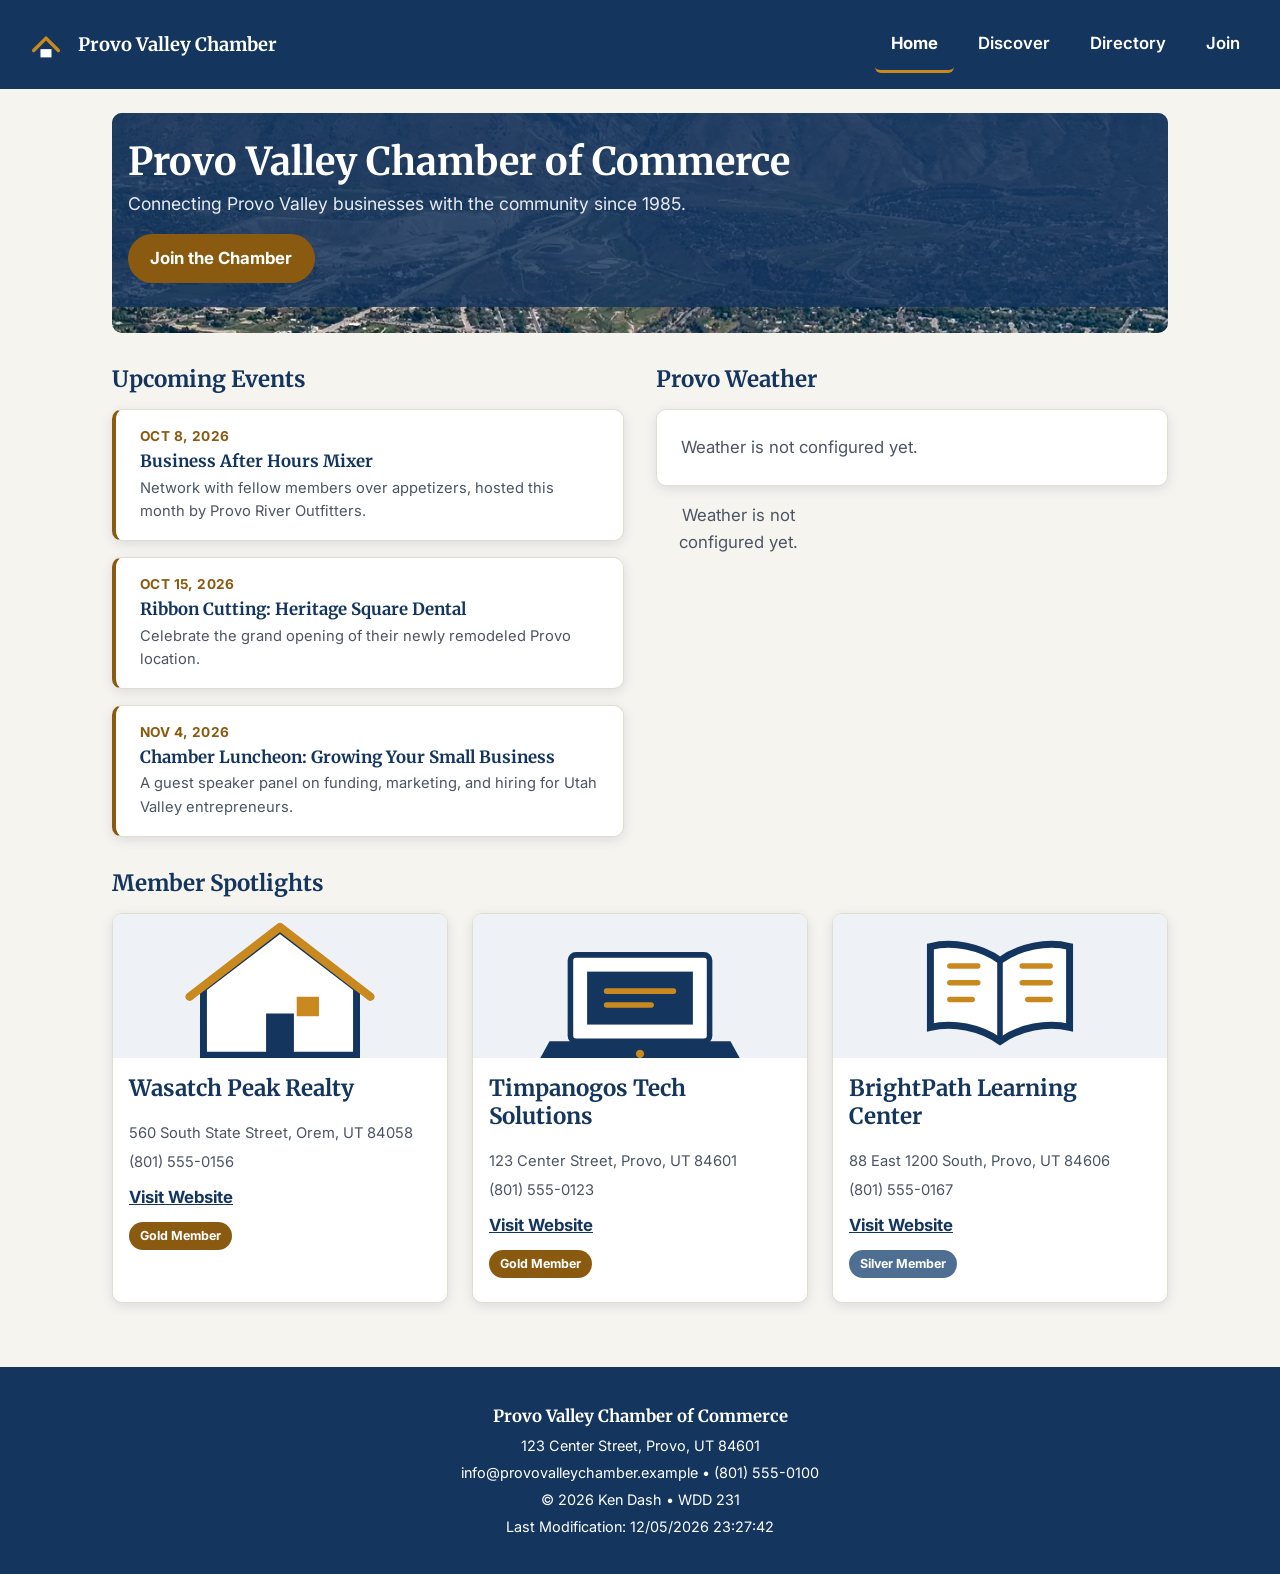
==== chamber/index.html @ 35863c74 "Add W03 Chamber Home Page Hero (img with srcset, WebP), CTA to join.html, static current-events list" ====
<!DOCTYPE html>
<html lang="en">
<head>
  <meta charset="UTF-8">
  <meta name="viewport" content="width=device-width, initial-scale=1.0">

  <title>Provo Valley Chamber of Commerce | Home</title>
  <meta name="description" content="Provo Valley Chamber of Commerce home page: upcoming events, local weather, and spotlights on our member businesses in Provo, Utah.">
  <meta name="author" content="Ken Dash">

  <meta property="og:title" content="Provo Valley Chamber of Commerce">
  <meta property="og:description" content="Connecting Provo Valley businesses with the community: events, weather, and member spotlights.">
  <meta property="og:type" content="website">
  <meta property="og:image" content="https://kendevdash.github.io/wdd231/chamber/images/og-image.svg">
  <meta property="og:image:type" content="image/svg+xml">
  <meta property="og:url" content="https://kendevdash.github.io/wdd231/chamber/index.html">

  <link rel="icon" href="images/favicon.svg" type="image/svg+xml">

  <link rel="preconnect" href="https://fonts.googleapis.com">
  <link rel="preconnect" href="https://fonts.gstatic.com" crossorigin>
  <link rel="stylesheet" href="https://fonts.googleapis.com/css2?family=Merriweather:wght@700;900&family=Inter:wght@400;600;700&display=swap">

  <link rel="stylesheet" href="styles/normalize.css">
  <link rel="stylesheet" href="styles/small.css">
  <link rel="stylesheet" href="styles/larger.css">

  <script src="scripts/home.js" defer></script>
</head>
<body>
  <header>
    <div class="header-bar">
      <div class="brand">
        <img src="images/favicon.svg" alt="Provo Valley Chamber of Commerce logo" width="44" height="44">
        <span class="brand-name">Provo Valley Chamber</span>
      </div>
      <button id="menu-button" aria-label="Open menu" aria-expanded="false" aria-controls="primary-nav">&#9776;</button>
    </div>
    <nav id="primary-nav">
      <a href="index.html" class="active" aria-current="page">Home</a>
      <a href="discover.html">Discover</a>
      <a href="directory.html">Directory</a>
      <a href="join.html">Join</a>
    </nav>
  </header>

  <main>
    <section class="hero">
      <img
        src="images/hero-large.webp"
        srcset="images/hero-small.webp 700w, images/hero-large.webp 1200w"
        sizes="100vw"
        alt="Aerial view of the Provo Canyon entrance and the Wasatch mountains above Provo, Utah"
        width="1200" height="480"
        loading="eager">
      <div class="hero-overlay">
        <h1>Provo Valley Chamber of Commerce</h1>
        <p>Connecting Provo Valley businesses with the community since 1985.</p>
        <a class="cta-button" href="join.html">Join the Chamber</a>
      </div>
    </section>

    <section class="info-columns">
      <div class="events" aria-labelledby="events-heading">
        <h2 id="events-heading">Upcoming Events</h2>
        <ul class="event-list">
          <li class="event-card">
            <p class="event-date">Oct 8, 2026</p>
            <h3>Business After Hours Mixer</h3>
            <p>Network with fellow members over appetizers, hosted this month by Provo River Outfitters.</p>
          </li>
          <li class="event-card">
            <p class="event-date">Oct 15, 2026</p>
            <h3>Ribbon Cutting: Heritage Square Dental</h3>
            <p>Celebrate the grand opening of their newly remodeled Provo location.</p>
          </li>
          <li class="event-card">
            <p class="event-date">Nov 4, 2026</p>
            <h3>Chamber Luncheon: Growing Your Small Business</h3>
            <p>A guest speaker panel on funding, marketing, and hiring for Utah Valley entrepreneurs.</p>
          </li>
        </ul>
      </div>

      <div class="weather" aria-labelledby="weather-heading">
        <h2 id="weather-heading">Provo Weather</h2>
        <div class="weather-now" id="weather-now">
          <p class="loading">Loading current conditions&hellip;</p>
        </div>
        <div class="forecast" id="forecast" aria-label="Three day forecast">
          <p class="loading">Loading forecast&hellip;</p>
        </div>
      </div>
    </section>

    <section class="spotlights" aria-labelledby="spotlights-heading">
      <h2 id="spotlights-heading">Member Spotlights</h2>
      <div class="card-grid grid" id="spotlights" aria-live="polite">
        <p class="loading">Loading member spotlights&hellip;</p>
      </div>
    </section>
  </main>

  <footer>
    <p class="chamber-name">Provo Valley Chamber of Commerce</p>
    <p>123 Center Street, Provo, UT 84601</p>
    <p>info@provovalleychamber.example &bull; (801) 555-0100</p>
    <p>&copy; <span id="currentyear"></span> Ken Dash &bull; WDD 231</p>
    <p id="lastModified"></p>
  </footer>
</body>
</html>
---- chamber/styles/small.css ----
/* ==========================================================================
   Provo Valley Chamber of Commerce – small.css
   Mobile-first base styles. Larger-view overrides live in larger.css.
   ========================================================================== */

:root {
  --primary: #14355e;
  --primary-light: #235587;
  --accent: #c9891f;      /* decorative only: borders/dividers on dark backgrounds */
  --accent-text: #8a5a10; /* AA-safe gold for text and the gold badge (5.9:1 on white) */
  --bg: #f6f4ef;
  --surface: #ffffff;
  --ink: #1c1f24;
  --ink-soft: #4b5563;
  --line: #e1ddd0;

  --badge-member: #6b7280;
  --badge-silver: #4f6f92;

  --space-1: 0.5rem;
  --space-2: 1rem;
  --space-3: 1.5rem;
  --space-4: 2rem;

  --radius: 10px;
  --shadow: 0 3px 12px rgba(20, 53, 94, 0.12);
  --maxw: 68rem;
  --transition: 160ms ease;

  --font-heading: "Merriweather", Georgia, "Times New Roman", serif;
  --font-body: "Inter", "Segoe UI", Roboto, Arial, sans-serif;
}

body {
  background-color: var(--bg);
  color: var(--ink);
  font-family: var(--font-body);
  font-size: 1.05rem;
}

h1, h2 {
  font-family: var(--font-heading);
}

/* --------------------------------------------------------------------------
   Header + navigation (mobile: hamburger)
   -------------------------------------------------------------------------- */

header {
  background-color: var(--primary);
  color: #ffffff;
}

.header-bar {
  display: flex;
  align-items: center;
  justify-content: space-between;
  padding: var(--space-2);
}

.brand {
  display: flex;
  align-items: center;
  gap: 0.6rem;
}

.brand img {
  border-radius: 8px;
}

.brand-name {
  font-family: var(--font-heading);
  font-weight: 700;
  font-size: 1.15rem;
}

#menu-button {
  width: 2.75rem;
  height: 2.75rem;
  font-size: 1.5rem;
  line-height: 1;
  color: #ffffff;
  border: 2px solid rgba(255, 255, 255, 0.55);
  border-radius: 8px;
}

#menu-button:hover,
#menu-button:focus-visible {
  background-color: rgba(255, 255, 255, 0.14);
}

/* nav is a Flex container; collapsed on small screens until .open */
nav {
  display: none;
  flex-direction: column;
}

nav.open {
  display: flex;
}

nav a {
  display: block;
  padding: 0.85rem var(--space-2);
  color: #ffffff;
  font-weight: 600;
  border-top: 1px solid rgba(255, 255, 255, 0.14);
  border-left: 4px solid transparent;
  transition: background-color var(--transition), border-color var(--transition);
}

nav a:hover,
nav a:focus-visible {
  background-color: rgba(255, 255, 255, 0.14);
  border-left-color: var(--accent);
}

nav a.active {
  font-weight: 700;
  border-left-color: var(--accent);
}

/* --------------------------------------------------------------------------
   Main – centered, limited width
   -------------------------------------------------------------------------- */

main {
  max-width: var(--maxw);
  margin: 0 auto;
  padding: var(--space-3) var(--space-2) var(--space-4);
}

h1 {
  text-align: center;
  font-size: 1.7rem;
  color: var(--primary);
  margin-bottom: 0.4rem;
}

.lead {
  text-align: center;
  color: var(--ink-soft);
  margin-bottom: var(--space-3);
}

/* --------------------------------------------------------------------------
   Grid / List view toggle
   -------------------------------------------------------------------------- */

.view-buttons {
  display: flex;
  justify-content: center;
  gap: var(--space-1);
  margin-bottom: var(--space-3);
}

.view-buttons button {
  display: inline-flex;
  align-items: center;
  gap: 0.4rem;
  padding: 0.6rem 1.1rem;
  border: 2px solid var(--primary);
  border-radius: 999px;
  color: var(--primary);
  font-weight: 600;
  background-color: var(--surface);
  transition: background-color var(--transition), color var(--transition);
}

.view-buttons svg {
  fill: currentColor;
}

.view-buttons button:hover,
.view-buttons button:focus-visible {
  background-color: var(--primary-light);
  color: #ffffff;
}

.view-buttons button[aria-pressed="true"] {
  background-color: var(--primary);
  color: #ffffff;
}

/* --------------------------------------------------------------------------
   Member directory – CSS Grid, single column on mobile
   -------------------------------------------------------------------------- */

.card-grid {
  display: grid;
  grid-template-columns: 1fr;
  gap: var(--space-3);
}

.card-grid.list {
  display: block;
}

.loading {
  text-align: center;
  color: var(--ink-soft);
}

.member-card {
  display: flex;
  flex-direction: column;
  background-color: var(--surface);
  border: 1px solid var(--line);
  border-radius: var(--radius);
  box-shadow: var(--shadow);
  overflow: hidden;
}

#members.list .member-card {
  flex-direction: row;
  align-items: center;
  margin-bottom: var(--space-2);
}

.member-card img {
  width: 100%;
  height: 9rem;
  object-fit: cover;
}

/* Rubric: list view shows member information without images */
#members.list .member-card img {
  display: none;
}

.member-body {
  padding: var(--space-2) var(--space-2) var(--space-3);
  display: flex;
  flex-direction: column;
  gap: 0.3rem;
}

.member-body h2 {
  font-size: 1.15rem;
  color: var(--primary);
}

.member-category {
  font-size: 0.85rem;
  font-weight: 600;
  color: var(--accent-text);
  text-transform: uppercase;
  letter-spacing: 0.03em;
}

.member-body p {
  color: var(--ink-soft);
  font-size: 0.92rem;
}

.member-link {
  align-self: flex-start;
  margin-top: 0.3rem;
  font-weight: 700;
  color: var(--primary);
  text-decoration: underline;
}

.member-link:hover,
.member-link:focus-visible {
  color: var(--accent-text);
}

.badge {
  align-self: flex-start;
  margin-top: 0.4rem;
  padding: 0.25rem 0.7rem;
  border-radius: 999px;
  font-size: 0.78rem;
  font-weight: 700;
  color: #ffffff;
}

.badge-1 { background-color: var(--badge-member); }
.badge-2 { background-color: var(--badge-silver); }
.badge-3 { background-color: var(--accent-text); }

/* --------------------------------------------------------------------------
   Home page – hero
   -------------------------------------------------------------------------- */

/* The image is absolutely positioned behind the overlay and stretches to
   fill it, so the overlay's own (normal-flow) content height sets the
   hero's height. This guarantees the caption never overflows the image,
   no matter how much the heading/tagline text wraps at a given width. */
.hero {
  position: relative;
  min-height: 220px;
  border-radius: var(--radius);
  overflow: hidden;
  margin-bottom: var(--space-4);
}

.hero img {
  position: absolute;
  inset: 0;
  width: 100%;
  height: 100%;
  object-fit: cover;
}

.hero-overlay {
  position: relative;
  padding: var(--space-3) var(--space-2);
  background-color: #14355ed1;
  color: #ffffff;
}

.hero-overlay h1 {
  color: #ffffff;
  text-align: left;
  font-size: 1.4rem;
  margin: 0 0 0.3rem;
}

.hero-overlay p {
  margin: 0 0 var(--space-2);
  color: #e7ecf3;
  font-size: 0.95rem;
}

.cta-button {
  display: inline-block;
  padding: 0.7rem 1.4rem;
  background-color: var(--accent-text);
  color: #ffffff;
  font-weight: 700;
  border-radius: 999px;
  transition: background-color var(--transition);
}

.cta-button:hover,
.cta-button:focus-visible {
  background-color: #6e480d;
}

/* --------------------------------------------------------------------------
   Home page – events / weather two-up layout
   -------------------------------------------------------------------------- */

.info-columns {
  display: grid;
  grid-template-columns: 1fr;
  gap: var(--space-4);
  margin-bottom: var(--space-4);
}

.events h2,
.weather h2,
.spotlights h2 {
  color: var(--primary);
  font-size: 1.4rem;
  margin-bottom: var(--space-2);
}

.spotlights {
  margin-bottom: var(--space-4);
}

.event-list {
  list-style: none;
  margin: 0;
  padding: 0;
  display: flex;
  flex-direction: column;
  gap: var(--space-2);
}

.event-card {
  background-color: var(--surface);
  border: 1px solid var(--line);
  border-left: 4px solid var(--accent-text);
  border-radius: var(--radius);
  box-shadow: var(--shadow);
  padding: var(--space-2) var(--space-3);
}

.event-date {
  font-weight: 700;
  color: var(--accent-text);
  font-size: 0.85rem;
  text-transform: uppercase;
  letter-spacing: 0.03em;
  margin-bottom: 0.2rem;
}

.event-card h3 {
  font-family: var(--font-heading);
  font-size: 1.05rem;
  color: var(--primary);
  margin: 0 0 0.3rem;
}

.event-card p:not(.event-date) {
  color: var(--ink-soft);
  font-size: 0.92rem;
  margin: 0;
}

.weather-now {
  display: flex;
  align-items: center;
  gap: var(--space-2);
  background-color: var(--surface);
  border: 1px solid var(--line);
  border-radius: var(--radius);
  box-shadow: var(--shadow);
  padding: var(--space-3);
  margin-bottom: var(--space-2);
}

.weather-now img {
  width: 64px;
  height: 64px;
}

.weather-temp {
  font-family: var(--font-heading);
  font-size: 2rem;
  font-weight: 700;
  color: var(--primary);
}

.weather-desc {
  color: var(--ink-soft);
  text-transform: capitalize;
}

.forecast {
  display: grid;
  grid-template-columns: repeat(3, 1fr);
  gap: var(--space-1);
}

.forecast-day {
  text-align: center;
  background-color: var(--surface);
  border: 1px solid var(--line);
  border-radius: var(--radius);
  box-shadow: var(--shadow);
  padding: var(--space-1);
}

.forecast-day img {
  width: 40px;
  height: 40px;
}

.forecast-day .day-label {
  font-weight: 700;
  color: var(--primary);
  font-size: 0.85rem;
}

.forecast-day .day-temp {
  font-size: 0.95rem;
  font-weight: 600;
}

/* --------------------------------------------------------------------------
   Footer
   -------------------------------------------------------------------------- */

footer {
  background-color: var(--primary);
  color: #ffffff;
  text-align: center;
  padding: var(--space-4) var(--space-2);
}

footer p {
  margin: 0.25rem 0;
  font-size: 0.9rem;
}

.chamber-name {
  font-family: var(--font-heading);
  font-weight: 700;
  font-size: 1.05rem;
}

/* --------------------------------------------------------------------------
   Accessibility helpers
   -------------------------------------------------------------------------- */

:focus-visible {
  outline: 3px solid var(--primary);
  outline-offset: 2px;
}

/* On dark surfaces, switch the ring to white for strong contrast */
header :focus-visible,
footer :focus-visible {
  outline-color: #ffffff;
}

@media (prefers-reduced-motion: reduce) {
  :root {
    --transition: 0ms;
  }
}
---- chamber/styles/larger.css ----
/* ==========================================================================
   Provo Valley Chamber of Commerce – larger.css
   Larger-view overrides only. Everything lives inside media queries so
   mobile-first small.css stays in control on small screens.
   ========================================================================== */

@media only screen and (min-width: 38rem) {

  header {
    display: flex;
    align-items: center;
    justify-content: space-between;
    padding: var(--space-2) var(--space-3);
  }

  .header-bar {
    padding: 0;
  }

  #menu-button {
    display: none;
  }

  nav {
    display: flex;
    flex-direction: row;
    gap: var(--space-1);
  }

  nav a {
    border-top: none;
    border-left: none;
    border-radius: 6px;
    border-bottom: 3px solid transparent;
  }

  nav a:hover,
  nav a:focus-visible {
    border-left-color: transparent;
  }

  nav a.active {
    border-left-color: transparent;
    border-bottom-color: var(--accent);
  }

  h1 {
    font-size: 2.2rem;
  }

  .card-grid.grid {
    grid-template-columns: repeat(2, 1fr);
  }

  .hero-overlay h1 {
    font-size: 2.4rem;
  }

  .hero-overlay p {
    font-size: 1.1rem;
  }

  .info-columns {
    grid-template-columns: 1fr 1fr;
  }
}

@media only screen and (min-width: 64rem) {

  .card-grid.grid {
    grid-template-columns: repeat(3, 1fr);
  }
}
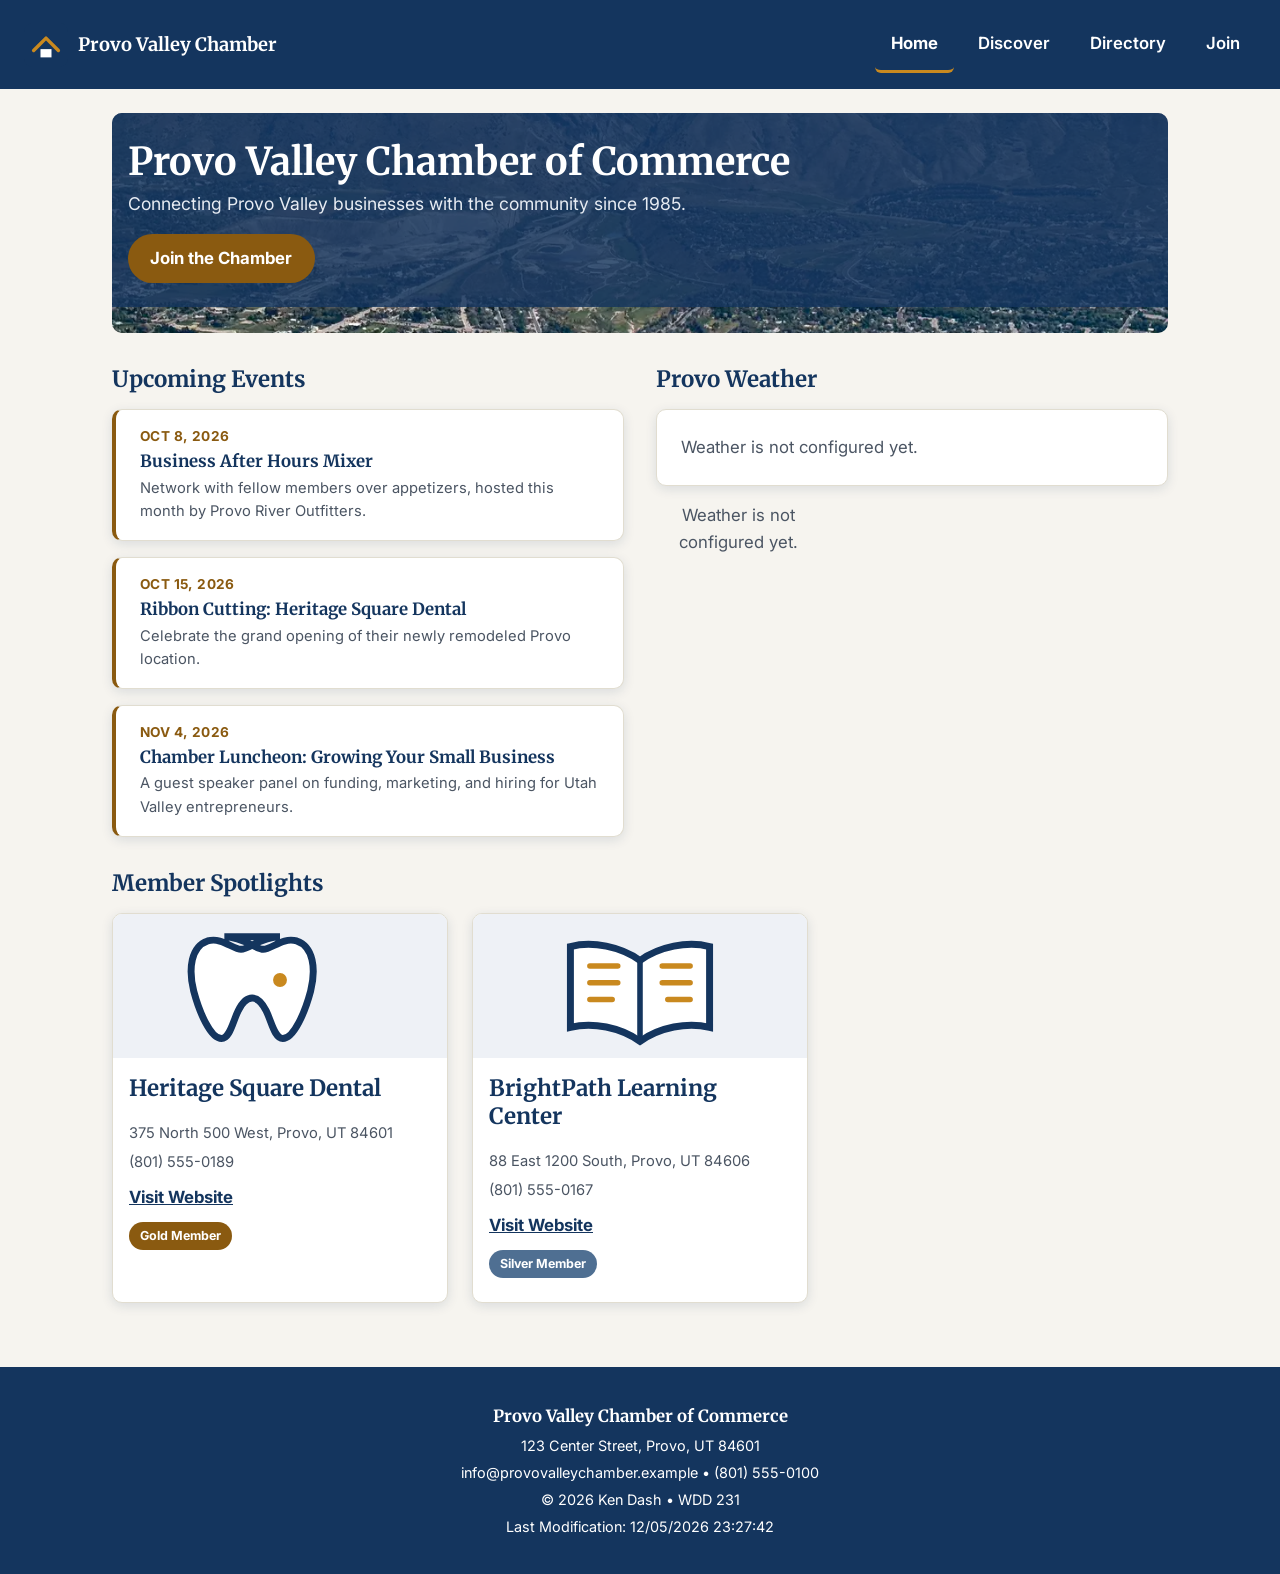
==== commit 71ab457e: "Fix HTML validation errors on chamber home page aria-labelledby/aria-label are not valid on plain <d" ====
--- a/chamber/index.html
+++ b/chamber/index.html
@@ -61,7 +61,7 @@
     </section>
 
     <section class="info-columns">
-      <div class="events" aria-labelledby="events-heading">
+      <section class="events" aria-labelledby="events-heading">
         <h2 id="events-heading">Upcoming Events</h2>
         <ul class="event-list">
           <li class="event-card">
@@ -80,17 +80,17 @@
             <p>A guest speaker panel on funding, marketing, and hiring for Utah Valley entrepreneurs.</p>
           </li>
         </ul>
-      </div>
+      </section>
 
-      <div class="weather" aria-labelledby="weather-heading">
+      <section class="weather" aria-labelledby="weather-heading">
         <h2 id="weather-heading">Provo Weather</h2>
         <div class="weather-now" id="weather-now">
           <p class="loading">Loading current conditions&hellip;</p>
         </div>
-        <div class="forecast" id="forecast" aria-label="Three day forecast">
+        <div class="forecast" id="forecast" role="group" aria-label="Three day forecast">
           <p class="loading">Loading forecast&hellip;</p>
         </div>
-      </div>
+      </section>
     </section>
 
     <section class="spotlights" aria-labelledby="spotlights-heading">
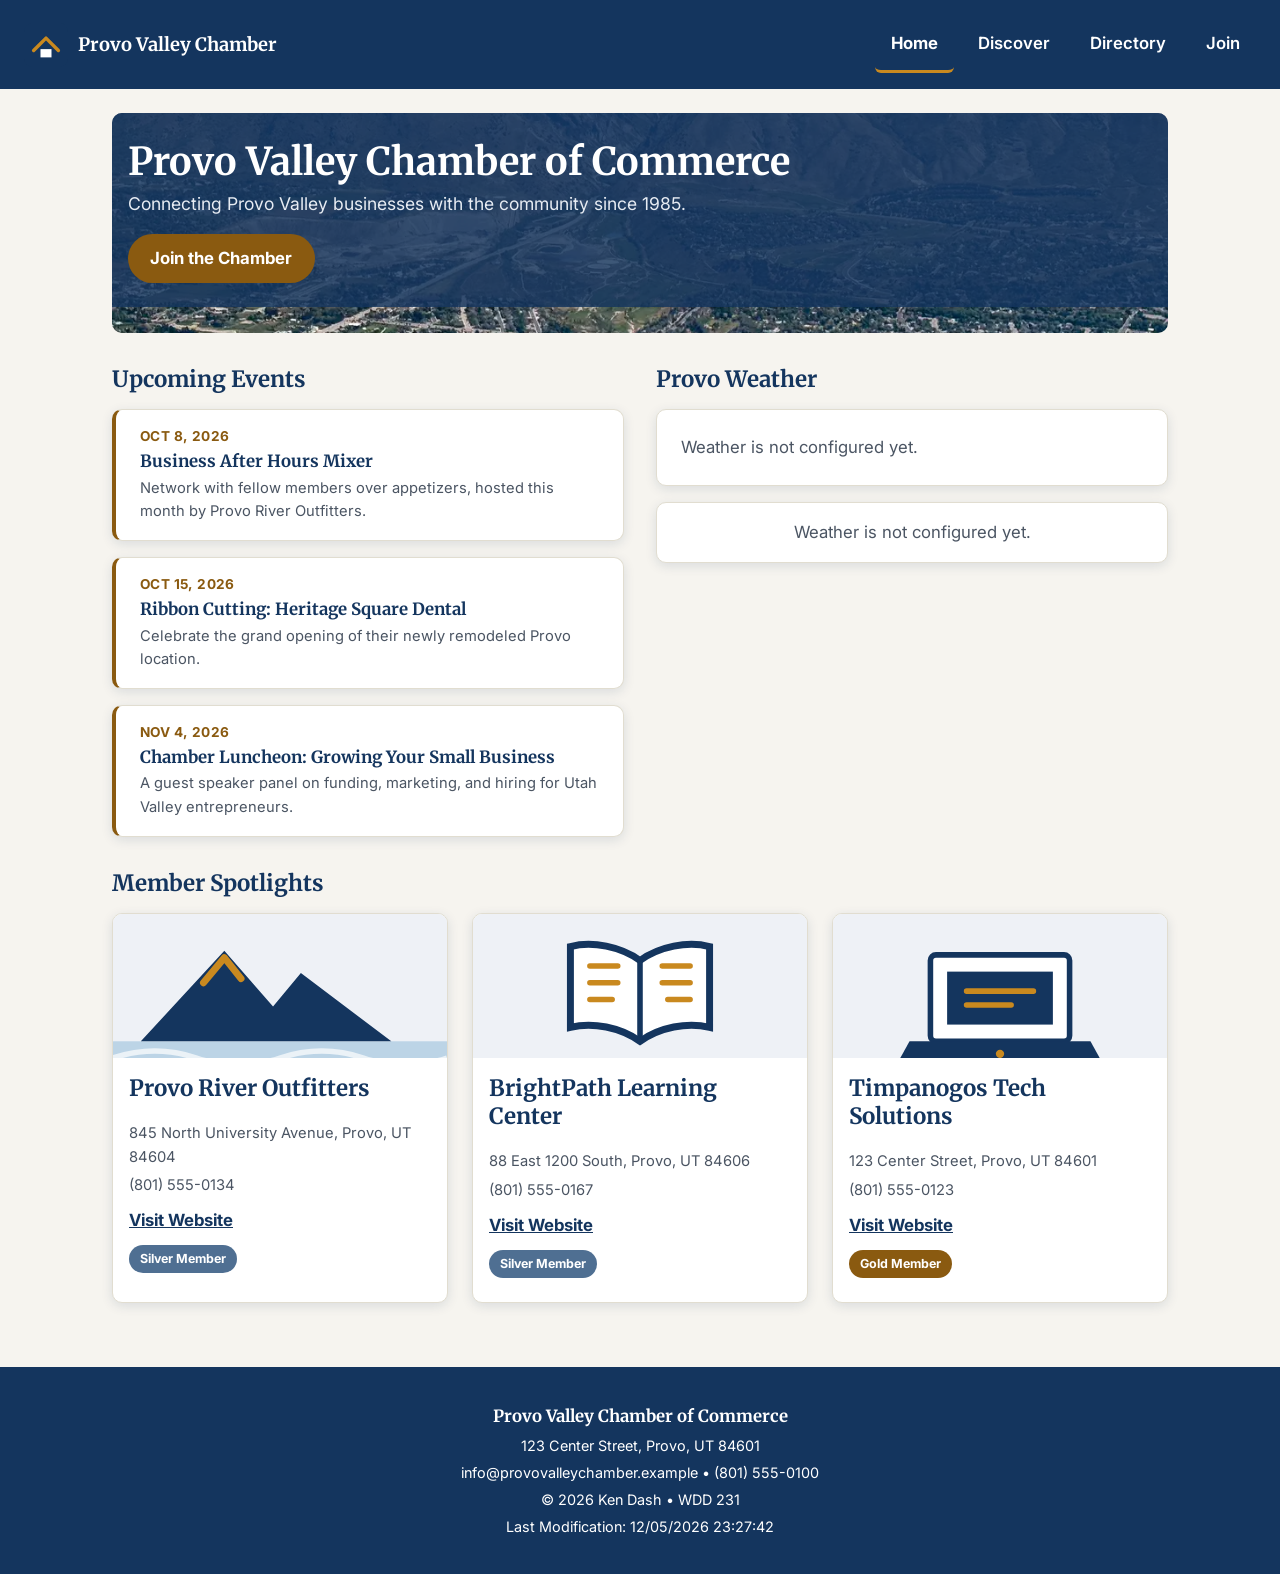
==== commit 43201899: "Use a plain div for the purely-presentational info-columns wrapper It has no heading of its own (the" ====
--- a/chamber/index.html
+++ b/chamber/index.html
@@ -60,7 +60,7 @@
       </div>
     </section>
 
-    <section class="info-columns">
+    <div class="info-columns">
       <section class="events" aria-labelledby="events-heading">
         <h2 id="events-heading">Upcoming Events</h2>
         <ul class="event-list">
@@ -91,7 +91,7 @@
           <p class="loading">Loading forecast&hellip;</p>
         </div>
       </section>
-    </section>
+    </div>
 
     <section class="spotlights" aria-labelledby="spotlights-heading">
       <h2 id="spotlights-heading">Member Spotlights</h2>
--- a/chamber/styles/small.css
+++ b/chamber/styles/small.css
@@ -462,6 +462,16 @@
   font-weight: 600;
 }
 
+.forecast .loading {
+  grid-column: 1 / -1;
+  background-color: var(--surface);
+  border: 1px solid var(--line);
+  border-radius: var(--radius);
+  box-shadow: var(--shadow);
+  padding: var(--space-2);
+  margin: 0;
+}
+
 /* --------------------------------------------------------------------------
    Footer
    -------------------------------------------------------------------------- */
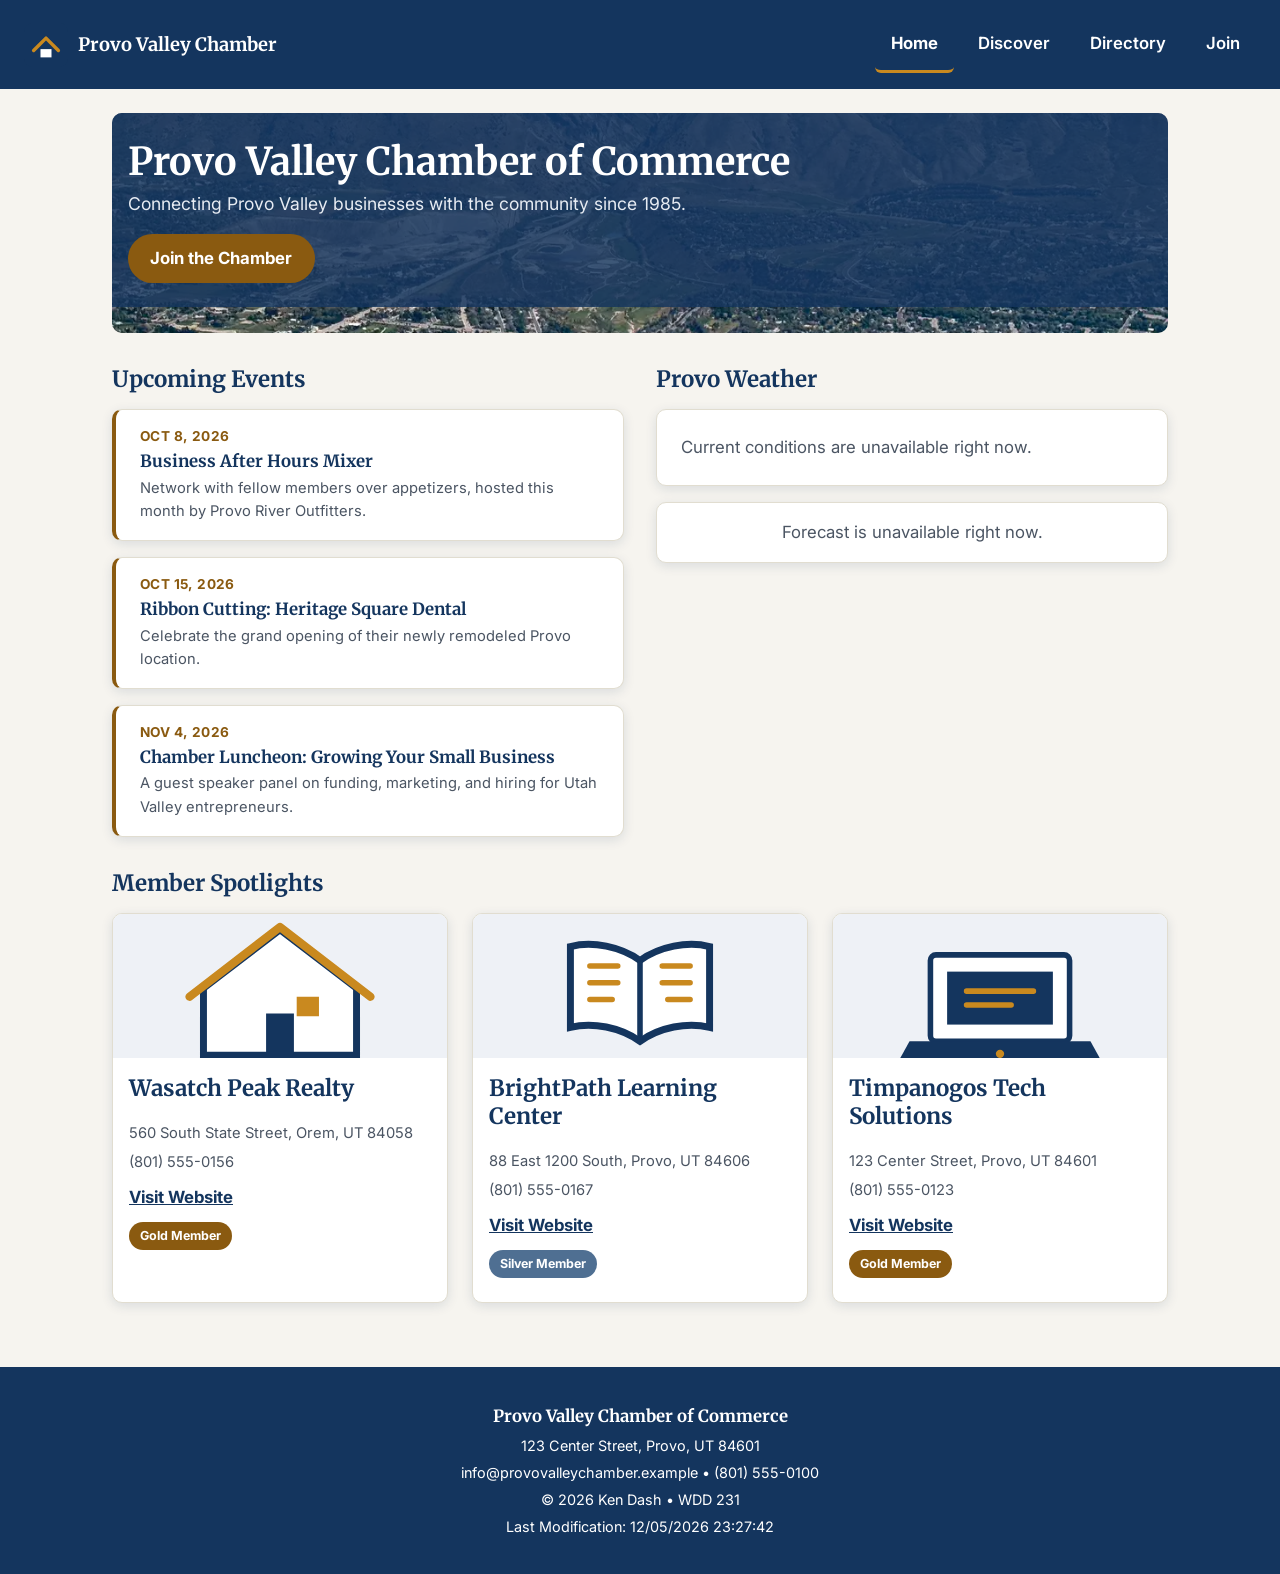
==== commit 079304e5: "Load Google Fonts non-blocking across all chamber pages Lighthouse flagged the Google Fonts <link re" ====
--- a/chamber/index.html
+++ b/chamber/index.html
@@ -19,7 +19,14 @@
 
   <link rel="preconnect" href="https://fonts.googleapis.com">
   <link rel="preconnect" href="https://fonts.gstatic.com" crossorigin>
-  <link rel="stylesheet" href="https://fonts.googleapis.com/css2?family=Merriweather:wght@700;900&family=Inter:wght@400;600;700&display=swap">
+  <!-- Loaded non-blocking: swap to the real stylesheet once fetched instead
+       of holding up first render on a request to fonts.googleapis.com. -->
+  <link rel="preload" as="style" href="https://fonts.googleapis.com/css2?family=Merriweather:wght@700;900&family=Inter:wght@400;600;700&display=swap">
+  <link
+    rel="stylesheet"
+    href="https://fonts.googleapis.com/css2?family=Merriweather:wght@700;900&family=Inter:wght@400;600;700&display=swap"
+    media="print" onload="this.media='all'">
+  <noscript><link rel="stylesheet" href="https://fonts.googleapis.com/css2?family=Merriweather:wght@700;900&family=Inter:wght@400;600;700&display=swap"></noscript>
 
   <link rel="stylesheet" href="styles/normalize.css">
   <link rel="stylesheet" href="styles/small.css">
--- a/chamber/styles/small.css
+++ b/chamber/styles/small.css
@@ -495,6 +495,236 @@
 }
 
 /* --------------------------------------------------------------------------
+   Join page – form + membership cards
+   -------------------------------------------------------------------------- */
+
+.join-layout {
+  display: grid;
+  grid-template-columns: 1fr;
+  gap: var(--space-4);
+  margin-bottom: var(--space-4);
+}
+
+.join-form {
+  display: flex;
+  flex-direction: column;
+  gap: var(--space-2);
+  background-color: var(--surface);
+  border: 1px solid var(--line);
+  border-radius: var(--radius);
+  box-shadow: var(--shadow);
+  padding: var(--space-3);
+}
+
+.required-note {
+  margin: 0;
+  font-size: 0.85rem;
+  color: var(--ink-soft);
+}
+
+.join-form label {
+  display: flex;
+  flex-direction: column;
+  gap: 0.3rem;
+  font-weight: 600;
+  color: var(--primary);
+}
+
+.join-form input,
+.join-form select,
+.join-form textarea {
+  font: inherit;
+  padding: 0.6rem 0.75rem;
+  border: 1px solid var(--line);
+  border-radius: 6px;
+  color: var(--ink);
+  background-color: var(--surface);
+}
+
+.join-form textarea {
+  min-height: 6rem;
+  resize: vertical;
+}
+
+.join-form input[type="submit"] {
+  align-self: flex-start;
+  margin-top: var(--space-1);
+  background-color: var(--accent-text);
+  color: #ffffff;
+  font-weight: 700;
+  border: none;
+  border-radius: 999px;
+  padding: 0.7rem 1.6rem;
+  cursor: pointer;
+  transition: background-color var(--transition);
+}
+
+.join-form input[type="submit"]:hover,
+.join-form input[type="submit"]:focus-visible {
+  background-color: #6e480d;
+}
+
+/* Cards fade/slide in once on load; distinct from the hover transitions
+   already used elsewhere on the site. */
+.membership-cards {
+  display: grid;
+  grid-template-columns: 1fr;
+  gap: var(--space-2);
+}
+
+.membership-card {
+  background-color: var(--surface);
+  border: 1px solid var(--line);
+  border-radius: var(--radius);
+  box-shadow: var(--shadow);
+  padding: var(--space-2);
+  text-align: center;
+  opacity: 0;
+  animation: card-in 500ms ease forwards;
+}
+
+.membership-card:nth-child(2) { animation-delay: 120ms; }
+.membership-card:nth-child(3) { animation-delay: 240ms; }
+.membership-card:nth-child(4) { animation-delay: 360ms; }
+
+@keyframes card-in {
+  from {
+    opacity: 0;
+    transform: translateY(16px);
+  }
+  to {
+    opacity: 1;
+    transform: translateY(0);
+  }
+}
+
+@media (prefers-reduced-motion: reduce) {
+  .membership-card {
+    animation: none;
+    opacity: 1;
+  }
+}
+
+.membership-card h2 {
+  font-size: 1.05rem;
+  color: var(--primary);
+  margin: 0 0 0.4rem;
+}
+
+.membership-card p {
+  color: var(--ink-soft);
+  font-size: 0.88rem;
+  margin: 0 0 0.6rem;
+}
+
+.membership-card button {
+  background: none;
+  border: none;
+  padding: 0;
+  font: inherit;
+  font-weight: 700;
+  color: var(--primary);
+  text-decoration: underline;
+  cursor: pointer;
+  transition: color var(--transition);
+}
+
+.membership-card button:hover,
+.membership-card button:focus-visible {
+  color: var(--accent-text);
+}
+
+/* --------------------------------------------------------------------------
+   Membership benefit modals
+   -------------------------------------------------------------------------- */
+
+dialog.benefits-modal {
+  /* normalize.css resets margin to 0 on every element, which breaks the
+     UA stylesheet's margin:auto centering for a modal <dialog>. Restore
+     it here so the modal stays centered in the viewport. */
+  margin: auto;
+  max-width: 28rem;
+  width: 90%;
+  max-height: 85vh;
+  overflow-y: auto;
+  border: none;
+  border-radius: var(--radius);
+  box-shadow: 0 10px 40px rgba(6, 20, 30, 0.3);
+  padding: var(--space-3);
+  color: var(--ink);
+}
+
+dialog.benefits-modal::backdrop {
+  background-color: rgba(20, 53, 94, 0.55);
+}
+
+dialog.benefits-modal h2 {
+  margin-top: 0;
+  color: var(--primary);
+}
+
+dialog.benefits-modal ul {
+  padding-left: 1.2rem;
+  color: var(--ink-soft);
+  display: flex;
+  flex-direction: column;
+  gap: 0.4rem;
+}
+
+dialog.benefits-modal .modal-close {
+  margin-top: var(--space-3);
+  background-color: var(--primary);
+  color: #ffffff;
+  border: none;
+  border-radius: 999px;
+  padding: 0.5rem 1.2rem;
+  font-weight: 600;
+  cursor: pointer;
+  transition: background-color var(--transition);
+}
+
+dialog.benefits-modal .modal-close:hover,
+dialog.benefits-modal .modal-close:focus-visible {
+  background-color: var(--primary-light);
+}
+
+/* --------------------------------------------------------------------------
+   Thank-you page – application summary
+   -------------------------------------------------------------------------- */
+
+.application-summary {
+  background-color: var(--surface);
+  border: 1px solid var(--line);
+  border-radius: var(--radius);
+  box-shadow: var(--shadow);
+  padding: var(--space-3);
+  margin: 0;
+}
+
+.summary-row {
+  display: flex;
+  justify-content: space-between;
+  gap: var(--space-2);
+  padding: 0.6rem 0;
+  border-bottom: 1px solid var(--line);
+}
+
+.summary-row:last-child {
+  border-bottom: none;
+}
+
+.summary-row dt {
+  font-weight: 600;
+  color: var(--primary);
+}
+
+.summary-row dd {
+  margin: 0;
+  color: var(--ink-soft);
+  text-align: right;
+}
+
+/* --------------------------------------------------------------------------
    Accessibility helpers
    -------------------------------------------------------------------------- */
 
--- a/chamber/styles/larger.css
+++ b/chamber/styles/larger.css
@@ -63,6 +63,15 @@
   .info-columns {
     grid-template-columns: 1fr 1fr;
   }
+
+  .join-layout {
+    grid-template-columns: 1.4fr 1fr;
+    align-items: start;
+  }
+
+  .membership-cards {
+    grid-template-columns: repeat(2, 1fr);
+  }
 }
 
 @media only screen and (min-width: 64rem) {
